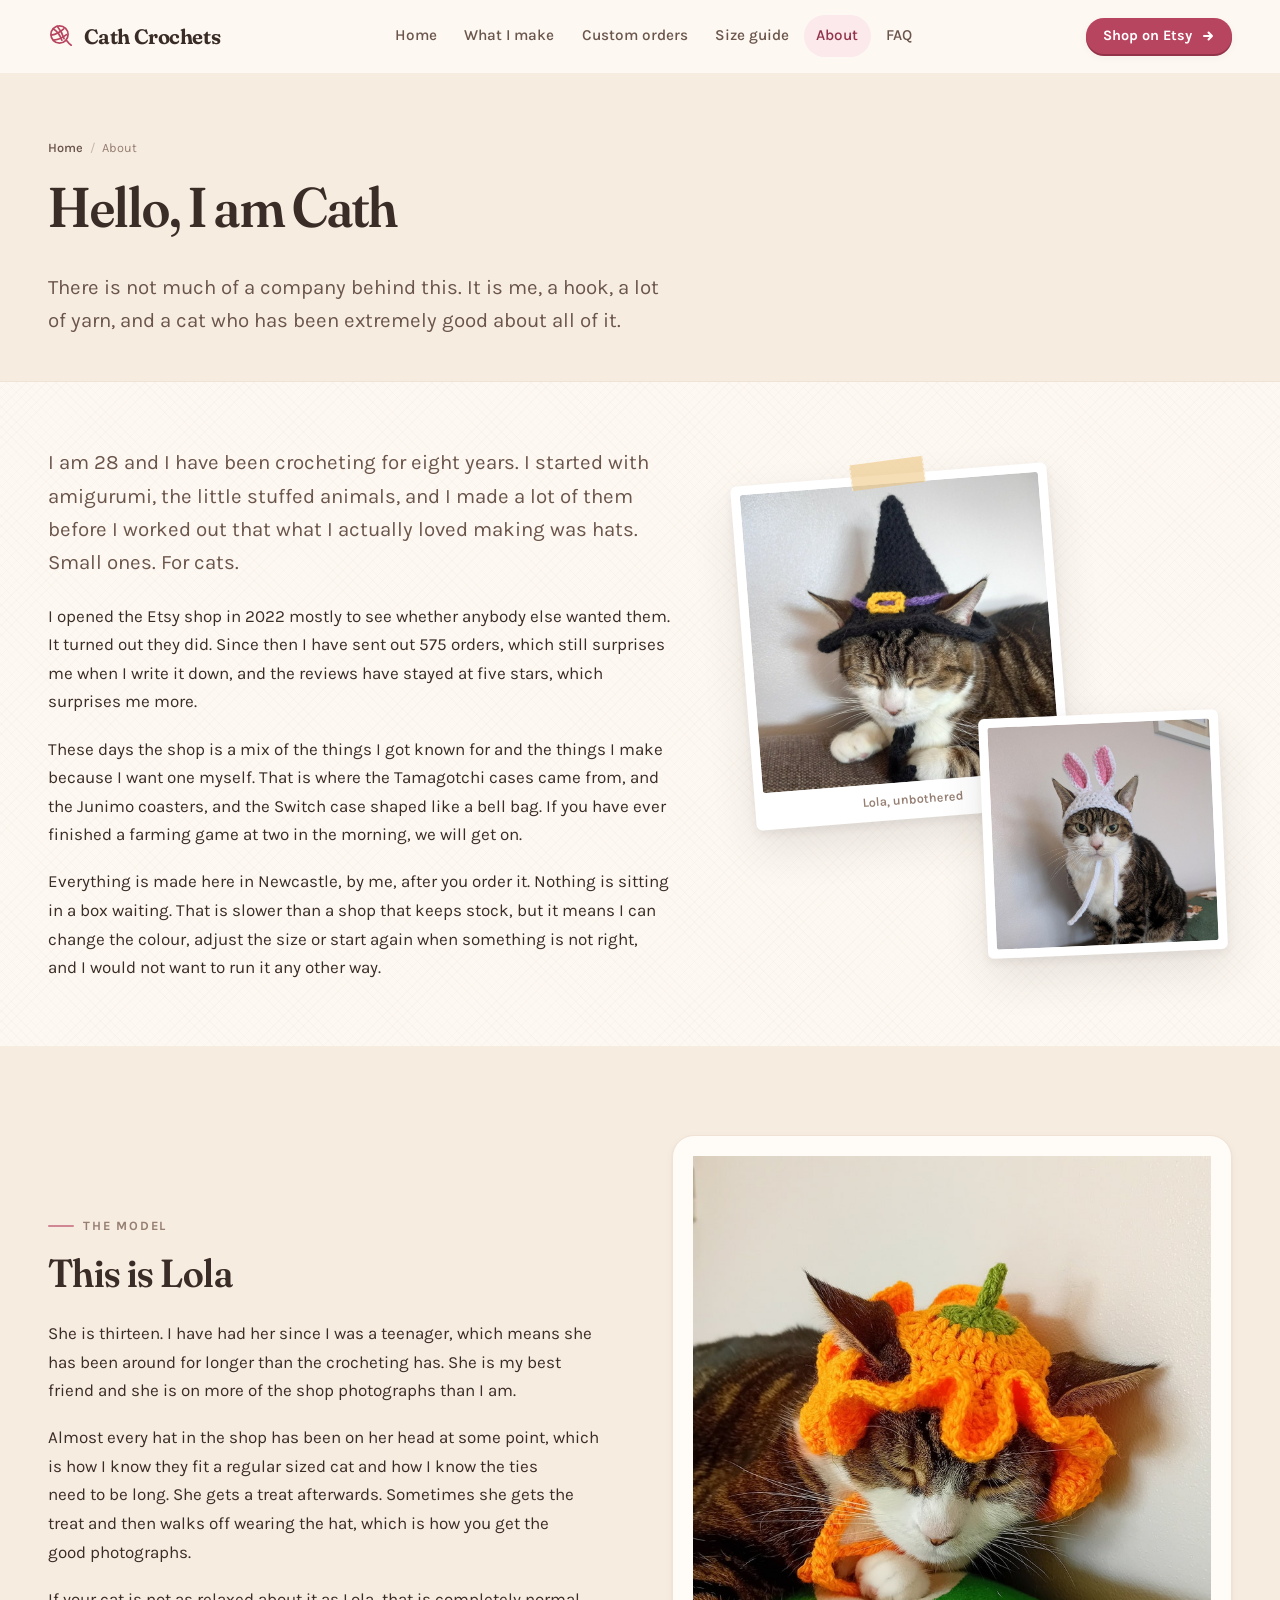
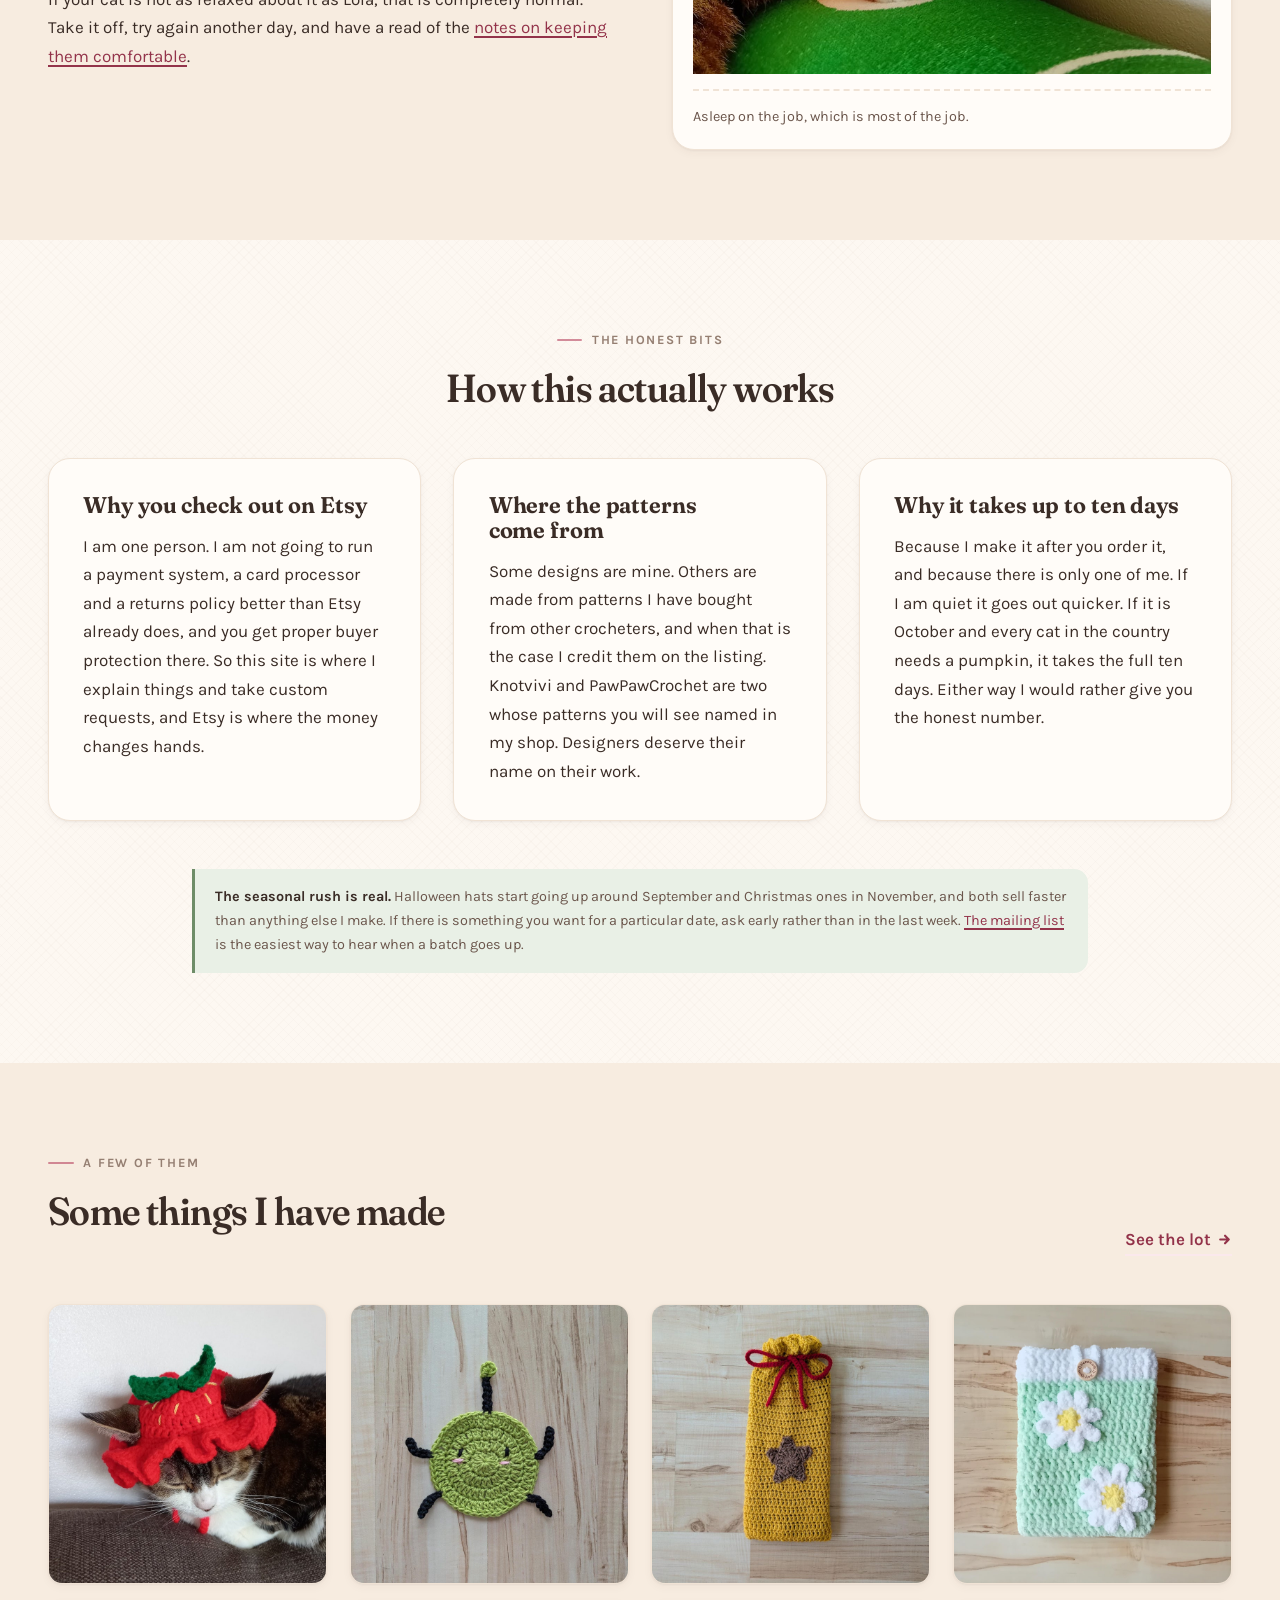
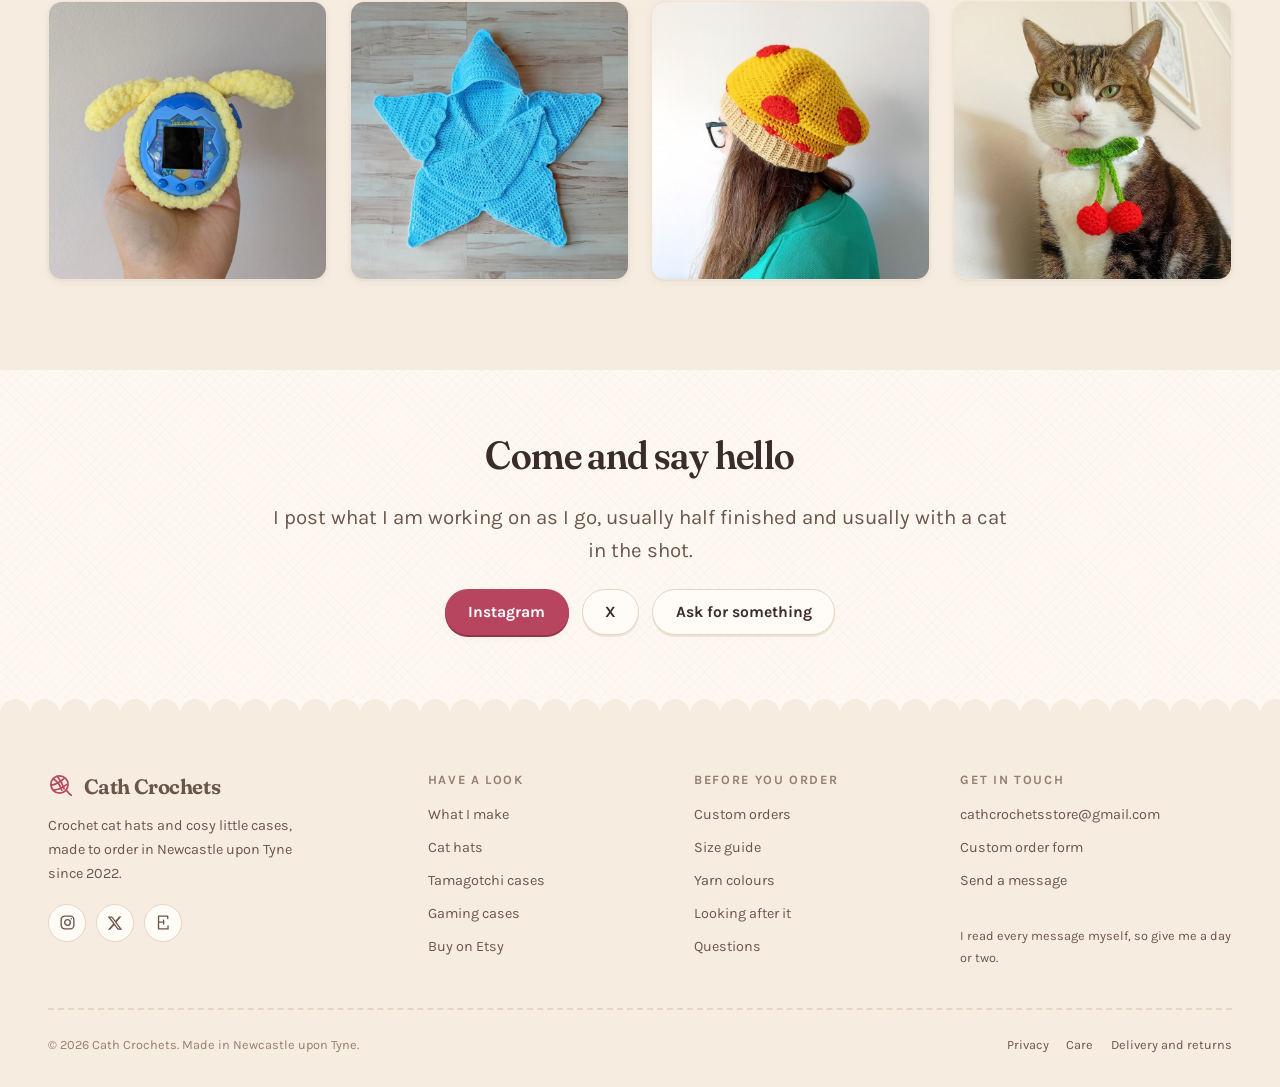
==== about.html @ 585d1988 "Build the Cath Crochets website A static site for the Etsy shop. It does not sell anything itself, i" ====
<!DOCTYPE html>
<html lang="en-GB" class="no-js">
<head>
<meta charset="utf-8">
<meta name="viewport" content="width=device-width, initial-scale=1">
<title>About Cath and Lola | Cath Crochets</title>
<meta name="description" content="Cath has been crocheting for eight years and selling from Newcastle upon Tyne since 2022. Lola, thirteen, does the modelling. Here is how the shop actually works.">
<link rel="canonical" href="https://cathcrochets.co.uk/about.html">
<meta property="og:type" content="profile">
<meta property="og:site_name" content="Cath Crochets">
<meta property="og:title" content="About Cath and Lola | Cath Crochets">
<meta property="og:description" content="Eight years of crochet, three years of shop, one very patient cat.">
<meta property="og:image" content="https://cathcrochets.co.uk/assets/img/products/witch-cat-hat.jpg">
<meta property="og:url" content="https://cathcrochets.co.uk/about.html">
<meta name="twitter:card" content="summary_large_image">
<meta name="theme-color" content="#fdf8f2">
<link rel="icon" href="assets/img/favicon.svg" type="image/svg+xml">
<link rel="apple-touch-icon" href="assets/img/apple-touch-icon.png">
<link rel="preload" href="assets/fonts/fraunces-latin.woff2" as="font" type="font/woff2" crossorigin>
<link rel="preload" href="assets/fonts/karla-latin.woff2" as="font" type="font/woff2" crossorigin>
<link rel="stylesheet" href="assets/css/style.css">
<script>document.documentElement.className = document.documentElement.className.replace('no-js', 'js');</script>
</head>
<body>

<a class="skip-link" href="#main">Skip to content</a>

<header class="header">
  <div class="wrap header__inner">
    <a class="brand" href="index.html">
      <svg width="26" height="26" viewBox="0 0 26 26" fill="none" stroke="currentColor" stroke-width="1.7" stroke-linecap="round" aria-hidden="true" focusable="false">
        <circle cx="11.5" cy="11.5" r="8.6"/><path d="M5.1 5.8c2.6 1.4 6.4 5.3 8.8 11.4"/><path d="M9.2 3.2c2.3 2.6 5.4 7.6 6.9 12.6"/><path d="M3.3 12.2c3.1-.6 8.2-2.6 12.4-6.4"/><path d="M5.6 17.2c3.2-.4 8.5-2.1 12.9-5.6"/><path d="M18.6 17.6c1.5 2.1 3 3.6 4.6 4.6"/>
      </svg>
      <span>Cath Crochets</span>
    </a>
    <button class="nav-toggle" type="button" aria-expanded="false" aria-controls="site-nav">
      <span class="nav-toggle__bars" aria-hidden="true"><i></i><i></i><i></i></span> Menu
    </button>
    <div class="header__nav" id="site-nav">
      <nav class="nav" aria-label="Main">
        <a href="index.html">Home</a>
        <a href="shop.html">What I make</a>
        <a href="custom.html">Custom orders</a>
        <a href="sizing.html">Size guide</a>
        <a href="about.html" aria-current="page">About</a>
        <a href="faq.html">FAQ</a>
      </nav>
      <a class="btn btn--primary btn--small" href="https://www.etsy.com/uk/shop/CathCrochetsUK" data-site="etsy" rel="noopener">Shop on Etsy</a>
    </div>
    <div class="header__actions">
      <a class="btn btn--primary btn--small" href="https://www.etsy.com/uk/shop/CathCrochetsUK" data-site="etsy" rel="noopener">
        Shop on Etsy
        <svg class="arrow" width="14" height="14" viewBox="0 0 14 14" fill="none" stroke="currentColor" stroke-width="2" stroke-linecap="round" stroke-linejoin="round" aria-hidden="true" focusable="false"><path d="M3 7h8M7.5 3.5 11 7l-3.5 3.5"/></svg>
      </a>
    </div>
  </div>
</header>

<main id="main">

  <div class="page-head">
    <div class="wrap">
      <ol class="crumbs">
        <li><a href="index.html">Home</a></li>
        <li>About</li>
      </ol>
      <h1>Hello, I am Cath</h1>
      <p class="lede">There is not much of a company behind this. It is me, a hook, a lot of yarn, and a cat who has been extremely good about all of it.</p>
    </div>
  </div>

  <!-- ================= Story ================= -->
  <section class="section section--tight">
    <div class="wrap split split--wide-left">
      <div>
        <p class="lede">I am 28 and I have been crocheting for eight years. I started with amigurumi, the little stuffed animals, and I made a lot of them before I worked out that what I actually loved making was hats. Small ones. For cats.</p>
        <p>I opened the Etsy shop in 2022 mostly to see whether anybody else wanted them. It turned out they did. Since then I have sent out 575 orders, which still surprises me when I write it down, and the reviews have stayed at five stars, which surprises me more.</p>
        <p>These days the shop is a mix of the things I got known for and the things I make because I want one myself. That is where the Tamagotchi cases came from, and the Junimo coasters, and the Switch case shaped like a bell bag. If you have ever finished a farming game at two in the morning, we will get on.</p>
        <p>Everything is made here in Newcastle, by me, after you order it. Nothing is sitting in a box waiting. That is slower than a shop that keeps stock, but it means I can change the colour, adjust the size or start again when something is not right, and I would not want to run it any other way.</p>
      </div>

      <div class="photo-cluster" style="max-width:30rem">
        <figure class="pc-1" style="width:66%; top:0">
          <span class="tape" aria-hidden="true"></span>
          <img src="assets/img/products/witch-cat-hat.jpg" width="794" height="794" alt="Lola the tabby cat wearing a small black crochet witches hat with a purple band" loading="lazy" decoding="async">
          <figcaption>Lola, unbothered</figcaption>
        </figure>
        <figure class="pc-3" style="width:50%; right:0; bottom:0">
          <img src="assets/img/products/bunny-cat-hat.jpg" width="794" height="794" alt="A crochet bunny hat with long ears made for a cat" loading="lazy" decoding="async">
        </figure>
      </div>
    </div>
  </section>

  <!-- ================= Lola ================= -->
  <section class="section section--paper2">
    <div class="wrap split split--flip">
      <figure class="diagram" style="margin:0">
        <img src="assets/img/products/pumpkin-cat-hat.jpg" width="794" height="794" alt="Lola the tabby cat asleep wearing an orange crochet pumpkin hat" loading="lazy" decoding="async">
        <figcaption>Asleep on the job, which is most of the job.</figcaption>
      </figure>
      <div>
        <p class="eyebrow">The model</p>
        <h2>This is Lola</h2>
        <p>She is thirteen. I have had her since I was a teenager, which means she has been around for longer than the crocheting has. She is my best friend and she is on more of the shop photographs than I am.</p>
        <p>Almost every hat in the shop has been on her head at some point, which is how I know they fit a regular sized cat and how I know the ties need to be long. She gets a treat afterwards. Sometimes she gets the treat and then walks off wearing the hat, which is how you get the good photographs.</p>
        <p class="mb-0">If your cat is not as relaxed about it as Lola, that is completely normal. Take it off, try again another day, and have a read of the <a href="care.html#pets">notes on keeping them comfortable</a>.</p>
      </div>
    </div>
  </section>

  <!-- ================= How it works ================= -->
  <section class="section">
    <div class="wrap">
      <div class="sect-head sect-head--center">
        <p class="eyebrow">The honest bits</p>
        <h2>How this actually works</h2>
      </div>

      <div class="grid-3">
        <div class="panel">
          <h3 class="mt-0">Why you check out on Etsy</h3>
          <p class="mb-0">I am one person. I am not going to run a payment system, a card processor and a returns policy better than Etsy already does, and you get proper buyer protection there. So this site is where I explain things and take custom requests, and Etsy is where the money changes hands.</p>
        </div>
        <div class="panel">
          <h3 class="mt-0">Where the patterns come from</h3>
          <p class="mb-0">Some designs are mine. Others are made from patterns I have bought from other crocheters, and when that is the case I credit them on the listing. Knotvivi and PawPawCrochet are two whose patterns you will see named in my shop. Designers deserve their name on their work.</p>
        </div>
        <div class="panel">
          <h3 class="mt-0">Why it takes up to ten days</h3>
          <p class="mb-0">Because I make it after you order it, and because there is only one of me. If I am quiet it goes out quicker. If it is October and every cat in the country needs a pumpkin, it takes the full ten days. Either way I would rather give you the honest number.</p>
        </div>
      </div>

      <div class="note note--sage mt-3" style="max-width:56rem;margin-inline:auto">
        <p><strong>The seasonal rush is real.</strong> Halloween hats start going up around September and Christmas ones in November, and both sell faster than anything else I make. If there is something you want for a particular date, ask early rather than in the last week. <a href="index.html#custom">The mailing list</a> is the easiest way to hear when a batch goes up.</p>
      </div>
    </div>
  </section>

  <!-- ================= Gallery ================= -->
  <section class="section section--paper2">
    <div class="wrap">
      <div class="sect-head sect-head--split">
        <div>
          <p class="eyebrow">A few of them</p>
          <h2>Some things I have made</h2>
        </div>
        <a class="link-arrow" href="shop.html">
          See the lot
          <svg class="arrow" width="15" height="15" viewBox="0 0 14 14" fill="none" stroke="currentColor" stroke-width="2" stroke-linecap="round" stroke-linejoin="round" aria-hidden="true" focusable="false"><path d="M3 7h8M7.5 3.5 11 7l-3.5 3.5"/></svg>
        </a>
      </div>

      <div class="products products--gallery">
        <div class="product"><div class="product__media"><img src="assets/img/products/strawberry-cat-hat.jpg" width="794" height="794" alt="A tabby cat wearing a red crochet strawberry hat" loading="lazy" decoding="async"></div></div>
        <div class="product"><div class="product__media"><img src="assets/img/products/junimo-coasters.jpg" width="794" height="794" alt="A green crochet Junimo coaster" loading="lazy" decoding="async"></div></div>
        <div class="product"><div class="product__media"><img src="assets/img/products/switch2-bell-bag.jpg" width="794" height="794" alt="A Switch 2 in a crochet bell bag case" loading="lazy" decoding="async"></div></div>
        <div class="product"><div class="product__media"><img src="assets/img/products/kindle-daisy.jpg" width="794" height="794" alt="A crochet Kindle sleeve with daisies" loading="lazy" decoding="async"></div></div>
        <div class="product"><div class="product__media"><img src="assets/img/products/tama-paradise-puppy.jpg" width="794" height="794" alt="A Tamagotchi Paradise in a crochet case with puppy ears" loading="lazy" decoding="async"></div></div>
        <div class="product"><div class="product__media"><img src="assets/img/products/baby-star-suit.jpg" width="794" height="794" alt="A newborn crochet star suit" loading="lazy" decoding="async"></div></div>
        <div class="product"><div class="product__media"><img src="assets/img/products/pizza-beanie.jpg" width="794" height="794" alt="A crochet beanie made to look like a slice of pizza" loading="lazy" decoding="async"></div></div>
        <div class="product"><div class="product__media"><img src="assets/img/products/cherry-cat-collar.jpg" width="794" height="794" alt="A crochet collar with red cherries" loading="lazy" decoding="async"></div></div>
      </div>
    </div>
  </section>

  <!-- ================= Contact ================= -->
  <section class="section section--tight">
    <div class="wrap wrap-narrow center">
      <h2>Come and say hello</h2>
      <p class="lede">I post what I am working on as I go, usually half finished and usually with a cat in the shot.</p>
      <div class="btn-row" style="justify-content:center">
        <a class="btn btn--primary" href="https://www.instagram.com/cathcrochetsuk/" data-site="instagram" rel="noopener">Instagram</a>
        <a class="btn btn--ghost" href="https://twitter.com/CathCrochets" data-site="twitter" rel="noopener">X</a>
        <a class="btn btn--ghost" href="custom.html">Ask for something</a>
      </div>
    </div>
  </section>

</main>

<div class="edge" style="--edge-from: var(--paper); --edge-to: var(--paper-2);" aria-hidden="true"></div>

<footer class="footer">
  <div class="wrap">
    <div class="footer__grid">
      <div>
        <a class="brand" href="index.html">
          <svg width="26" height="26" viewBox="0 0 26 26" fill="none" stroke="currentColor" stroke-width="1.7" stroke-linecap="round" aria-hidden="true" focusable="false">
            <circle cx="11.5" cy="11.5" r="8.6"/><path d="M5.1 5.8c2.6 1.4 6.4 5.3 8.8 11.4"/><path d="M9.2 3.2c2.3 2.6 5.4 7.6 6.9 12.6"/><path d="M3.3 12.2c3.1-.6 8.2-2.6 12.4-6.4"/><path d="M5.6 17.2c3.2-.4 8.5-2.1 12.9-5.6"/><path d="M18.6 17.6c1.5 2.1 3 3.6 4.6 4.6"/>
          </svg>
          <span>Cath Crochets</span>
        </a>
        <p class="footer__blurb">Crochet cat hats and cosy little cases, made to order in Newcastle upon Tyne since 2022.</p>
        <div class="socials">
          <a href="https://www.instagram.com/cathcrochetsuk/" data-site="instagram" rel="noopener" aria-label="Cath Crochets on Instagram">
            <svg width="17" height="17" viewBox="0 0 24 24" fill="none" stroke="currentColor" stroke-width="1.9" aria-hidden="true" focusable="false"><rect x="3" y="3" width="18" height="18" rx="5"/><circle cx="12" cy="12" r="4"/><circle cx="17.4" cy="6.6" r="1.1" fill="currentColor" stroke="none"/></svg>
          </a>
          <a href="https://twitter.com/CathCrochets" data-site="twitter" rel="noopener" aria-label="Cath Crochets on X, formerly Twitter">
            <svg width="16" height="16" viewBox="0 0 24 24" fill="currentColor" aria-hidden="true" focusable="false"><path d="M18.2 2.3h3.4l-7.4 8.5 8.7 11.5h-6.8l-5.3-7-6.1 7H1.3l7.9-9.1L.9 2.3h7l4.8 6.4zm-1.2 17.9h1.9L7.1 4.2H5z"/></svg>
          </a>
          <a href="https://www.etsy.com/uk/shop/CathCrochetsUK" data-site="etsy" rel="noopener" aria-label="Cath Crochets on Etsy">
            <svg width="17" height="17" viewBox="0 0 24 24" fill="none" stroke="currentColor" stroke-width="1.9" stroke-linecap="round" stroke-linejoin="round" aria-hidden="true" focusable="false"><path d="M5 3h13v3.5M5 3v18h13.4V17M5 11.4h7.2M12.2 8.6v5.6"/></svg>
          </a>
        </div>
      </div>
      <div>
        <h2>Have a look</h2>
        <ul>
          <li><a href="shop.html">What I make</a></li>
          <li><a href="shop.html?show=cat-hats">Cat hats</a></li>
          <li><a href="shop.html?show=tamagotchi">Tamagotchi cases</a></li>
          <li><a href="shop.html?show=gaming">Gaming cases</a></li>
          <li><a href="https://www.etsy.com/uk/shop/CathCrochetsUK" data-site="etsy" rel="noopener">Buy on Etsy</a></li>
        </ul>
      </div>
      <div>
        <h2>Before you order</h2>
        <ul>
          <li><a href="custom.html">Custom orders</a></li>
          <li><a href="sizing.html">Size guide</a></li>
          <li><a href="sizing.html#colours">Yarn colours</a></li>
          <li><a href="care.html">Looking after it</a></li>
          <li><a href="faq.html">Questions</a></li>
        </ul>
      </div>
      <div>
        <h2>Get in touch</h2>
        <ul>
          <li><a href="mailto:cathcrochetsstore@gmail.com" data-site="email" data-fill="text">cathcrochetsstore@gmail.com</a></li>
          <li><a href="custom.html">Custom order form</a></li>
          <li><a href="faq.html#message">Send a message</a></li>
        </ul>
        <p class="tiny mt-2 muted">I read every message myself, so give me a day or two.</p>
      </div>
    </div>
    <div class="footer__base">
      <p>&copy; <span id="year">2026</span> Cath Crochets. Made in Newcastle upon Tyne.</p>
      <nav aria-label="Legal">
        <a href="privacy.html">Privacy</a>
        <a href="care.html">Care</a>
        <a href="faq.html#delivery">Delivery and returns</a>
      </nav>
    </div>
  </div>
</footer>

<script src="assets/js/config.js"></script>
<script src="assets/js/site.js" defer></script>
</body>
</html>
---- assets/css/style.css ----
/* ==========================================================================
   Cath Crochets
   Hand written CSS. No framework, no build step.
   Sections: tokens / reset / type / layout / nav / buttons / components /
             hero / cards / forms / footer / utilities / motion / print
   ========================================================================== */

/* --------------------------------------------------------------------------
   Fonts, self hosted so the site makes no third party requests
   -------------------------------------------------------------------------- */

@font-face {
  font-family: 'Fraunces';
  font-style: normal;
  font-weight: 300 800;
  font-display: swap;
  src: url('../fonts/fraunces-latin.woff2') format('woff2');
  unicode-range: U+0000-00FF, U+0131, U+0152-0153, U+02BB-02BC, U+02C6, U+02DA,
    U+02DC, U+0304, U+0308, U+0329, U+2000-206F, U+20AC, U+2122, U+2191, U+2193,
    U+2212, U+2215, U+FEFF, U+FFFD;
}
@font-face {
  font-family: 'Fraunces';
  font-style: normal;
  font-weight: 300 800;
  font-display: swap;
  src: url('../fonts/fraunces-latin-ext.woff2') format('woff2');
  unicode-range: U+0100-02BA, U+02BD-02C5, U+02C7-02CC, U+02CE-02D7, U+02DD-02FF,
    U+0304, U+0308, U+0329, U+1D00-1DBF, U+1E00-1E9F, U+1EF2-1EFF, U+2020,
    U+20A0-20AB, U+20AD-20C0, U+2113, U+2C60-2C7F, U+A720-A7FF;
}
@font-face {
  font-family: 'Karla';
  font-style: normal;
  font-weight: 300 800;
  font-display: swap;
  src: url('../fonts/karla-latin.woff2') format('woff2');
  unicode-range: U+0000-00FF, U+0131, U+0152-0153, U+02BB-02BC, U+02C6, U+02DA,
    U+02DC, U+0304, U+0308, U+0329, U+2000-206F, U+20AC, U+2122, U+2191, U+2193,
    U+2212, U+2215, U+FEFF, U+FFFD;
}
@font-face {
  font-family: 'Karla';
  font-style: normal;
  font-weight: 300 800;
  font-display: swap;
  src: url('../fonts/karla-latin-ext.woff2') format('woff2');
  unicode-range: U+0100-02BA, U+02BD-02C5, U+02C7-02CC, U+02CE-02D7, U+02DD-02FF,
    U+0304, U+0308, U+0329, U+1D00-1DBF, U+1E00-1E9F, U+1EF2-1EFF, U+2020,
    U+20A0-20AB, U+20AD-20C0, U+2113, U+2C60-2C7F, U+A720-A7FF;
}

/* --------------------------------------------------------------------------
   Tokens
   -------------------------------------------------------------------------- */

:root {
  color-scheme: light;

  /* paper */
  --paper:    #fdf8f2;
  --paper-2:  #f7ece0;
  --paper-3:  #f0dfcd;
  --card:     #fffcf8;

  /* ink */
  --ink:      #3a2c26;
  --ink-2:    #6b564c;
  --ink-3:    #957f72;

  /* accents pulled from her own yarn colours */
  --berry:      #b8455f;
  --berry-deep: #93334a;
  --berry-wash: #fbe9ec;
  --sage:       #6e8d68;
  --sage-wash:  #e9f0e6;
  --sky:        #5987b3;
  --sky-wash:   #e6eef6;
  --butter:     #edc379;
  --butter-wash:#fbf1de;

  --line:      #e6d5c3;
  --line-soft: #f0e3d5;

  /* type */
  --display: 'Fraunces', 'Iowan Old Style', 'Palatino Linotype', Georgia, serif;
  --body: 'Karla', 'Segoe UI', system-ui, -apple-system, sans-serif;

  --fs-hero:  clamp(2.7rem, 1.55rem + 4.6vw, 5.1rem);
  --fs-h1:    clamp(2.1rem, 1.5rem + 2.6vw, 3.5rem);
  --fs-h2:    clamp(1.65rem, 1.3rem + 1.6vw, 2.45rem);
  --fs-h3:    clamp(1.18rem, 1.08rem + 0.5vw, 1.42rem);
  --fs-body:  1.0625rem;
  --fs-small: 0.9rem;
  --fs-tiny:  0.795rem;

  /* space */
  --gap:   1.5rem;
  --pad:   clamp(1.25rem, 4vw, 2.5rem);
  --sect:  clamp(3.5rem, 7vw, 6.5rem);
  --wrap:  74rem;
  --wrap-narrow: 46rem;

  --r-sm: 8px;
  --r:    14px;
  --r-lg: 22px;
  --r-xl: 30px;

  --shadow-s: 0 1px 2px rgba(58, 44, 38, .05), 0 3px 10px rgba(58, 44, 38, .045);
  --shadow-m: 0 2px 4px rgba(58, 44, 38, .06), 0 10px 26px rgba(58, 44, 38, .075);
  --shadow-l: 0 4px 8px rgba(58, 44, 38, .07), 0 20px 45px rgba(58, 44, 38, .11);
}

/* --------------------------------------------------------------------------
   Reset
   -------------------------------------------------------------------------- */

*, *::before, *::after { box-sizing: border-box; }

html {
  -webkit-text-size-adjust: 100%;
  scroll-behavior: smooth;
  scroll-padding-top: 6rem;
}

body {
  margin: 0;
  background-color: var(--paper);
  /* faint woven texture, two crossing hatches. Cheaper than an image. */
  background-image:
    repeating-linear-gradient(45deg,  rgba(160,125,95,.028) 0 1px, transparent 1px 7px),
    repeating-linear-gradient(-45deg, rgba(160,125,95,.028) 0 1px, transparent 1px 7px);
  color: var(--ink);
  font-family: var(--body);
  font-size: var(--fs-body);
  line-height: 1.68;
  -webkit-font-smoothing: antialiased;
  overflow-wrap: break-word;
}

img, svg, video { max-width: 100%; display: block; }
img { height: auto; }

button, input, select, textarea { font: inherit; color: inherit; }

/* --------------------------------------------------------------------------
   Type
   -------------------------------------------------------------------------- */

h1, h2, h3, h4 {
  font-family: var(--display);
  font-variation-settings: 'SOFT' 45, 'WONK' 1, 'opsz' 60;
  font-weight: 600;
  line-height: 1.1;
  letter-spacing: -0.015em;
  margin: 0 0 .6em;
  text-wrap: balance;
}

h1 { font-size: var(--fs-h1); font-variation-settings: 'SOFT' 50, 'WONK' 1, 'opsz' 110; }
h2 { font-size: var(--fs-h2); font-variation-settings: 'SOFT' 48, 'WONK' 1, 'opsz' 80; }
h3 { font-size: var(--fs-h3); font-weight: 650; letter-spacing: -0.005em; }
h4 { font-size: 1.05rem; font-weight: 650; }

p { margin: 0 0 1.1em; text-wrap: pretty; }
p:last-child { margin-bottom: 0; }

a { color: var(--berry-deep); text-underline-offset: 3px; text-decoration-thickness: 1.5px; }
a:hover { color: var(--berry); }

strong, b { font-weight: 700; }

::selection { background: var(--butter); color: var(--ink); }

:focus-visible {
  outline: 3px solid var(--berry);
  outline-offset: 3px;
  border-radius: 3px;
}

.eyebrow {
  font-size: var(--fs-tiny);
  font-weight: 700;
  letter-spacing: .14em;
  text-transform: uppercase;
  color: var(--ink-3);
  margin: 0 0 1rem;
  display: flex;
  align-items: center;
  gap: .6rem;
}
.eyebrow::before {
  content: "";
  width: 1.6rem;
  height: 2px;
  flex: none;
  border-radius: 2px;
  background: var(--berry);
  opacity: .6;
}
.eyebrow--plain::before { display: none; }

.lede {
  font-size: clamp(1.075rem, 1rem + .4vw, 1.28rem);
  line-height: 1.62;
  color: var(--ink-2);
}

/* a soft hand drawn underline, used on one word at a time */
.mark {
  position: relative;
  white-space: nowrap;
}
.mark::after {
  content: "";
  position: absolute;
  left: -.08em; right: -.08em;
  bottom: .01em;
  height: .34em;
  z-index: -1;
  border-radius: 40% 60% 55% 45% / 100% 100% 60% 70%;
  background: var(--butter);
  opacity: .78;
}

/* --------------------------------------------------------------------------
   Layout
   -------------------------------------------------------------------------- */

.wrap {
  width: min(100% - var(--pad) * 2, var(--wrap));
  margin-inline: auto;
}
.wrap-narrow { width: min(100% - var(--pad) * 2, var(--wrap-narrow)); margin-inline: auto; }

.section { padding-block: var(--sect); }
.section--tight { padding-block: clamp(2.5rem, 5vw, 4rem); }
.section--paper2 { background: var(--paper-2); }
.section--berry { background: var(--berry-wash); }
.section--sage  { background: var(--sage-wash); }

.stack > * + * { margin-top: 1.1rem; }

.skip-link {
  position: absolute;
  left: 1rem; top: -100%;
  z-index: 200;
  background: var(--ink);
  color: var(--paper);
  padding: .7rem 1.1rem;
  border-radius: 0 0 var(--r) var(--r);
  text-decoration: none;
  font-weight: 700;
}
.skip-link:focus { top: 0; color: var(--paper); }

/* scalloped edge, like the border on a blanket */
.edge {
  height: 15px;
  background: var(--edge-to, var(--paper-2));
  margin-bottom: -1px;
}
.edge::before {
  content: "";
  display: block;
  height: 100%;
  background: var(--edge-from, var(--paper));
  -webkit-mask: radial-gradient(circle 15px at 50% 100%, #0000 98%, #000 100%) 0 100% / 30px 100% repeat-x;
          mask: radial-gradient(circle 15px at 50% 100%, #0000 98%, #000 100%) 0 100% / 30px 100% repeat-x;
}
.edge--flip { transform: scaleY(-1); margin: -1px 0 0; }

/* running stitch rule with a knot in the middle */
.stitch-rule {
  display: flex;
  align-items: center;
  gap: 1rem;
  color: var(--line);
  margin-block: clamp(2rem, 5vw, 3.25rem);
}
.stitch-rule::before,
.stitch-rule::after {
  content: "";
  flex: 1;
  height: 3px;
  border-radius: 3px;
  background: repeating-linear-gradient(90deg, var(--line) 0 9px, transparent 9px 17px);
}
.stitch-rule svg { flex: none; color: var(--berry); opacity: .55; }

/* --------------------------------------------------------------------------
   Header and navigation
   -------------------------------------------------------------------------- */

.header {
  position: sticky;
  top: 0;
  z-index: 100;
  background: var(--paper);
  border-bottom: 1px solid transparent;
  transition: border-color .2s ease, box-shadow .2s ease;
}
.header.is-stuck {
  border-bottom-color: var(--line-soft);
  box-shadow: 0 6px 20px rgba(58, 44, 38, .05);
}

.header__inner {
  display: flex;
  align-items: center;
  justify-content: space-between;
  gap: 1rem;
  min-height: 4.5rem;
}

.brand {
  display: inline-flex;
  align-items: center;
  gap: .6rem;
  text-decoration: none;
  color: var(--ink);
  font-family: var(--display);
  font-variation-settings: 'SOFT' 60, 'WONK' 1, 'opsz' 40;
  font-weight: 650;
  font-size: 1.3rem;
  letter-spacing: -0.02em;
  line-height: 1;
  flex: none;
}
.brand:hover { color: var(--berry-deep); }
.brand svg { color: var(--berry); flex: none; }
.brand span { padding-top: 2px; }

.nav { display: flex; align-items: center; gap: .15rem; }
.nav a {
  display: block;
  padding: .5rem .78rem;
  border-radius: 999px;
  text-decoration: none;
  color: var(--ink-2);
  font-size: .955rem;
  font-weight: 550;
  white-space: nowrap;
  transition: background .16s ease, color .16s ease;
}
.nav a:hover { background: var(--paper-2); color: var(--ink); }
.nav a[aria-current="page"] {
  color: var(--berry-deep);
  background: var(--berry-wash);
}

.header__actions { display: flex; align-items: center; gap: .6rem; flex: none; }

.nav-toggle {
  display: none;
  align-items: center;
  gap: .5rem;
  background: var(--card);
  border: 1.5px solid var(--line);
  border-radius: 999px;
  padding: .5rem .9rem .5rem .8rem;
  font-weight: 650;
  font-size: .92rem;
  cursor: pointer;
  color: var(--ink);
}
.nav-toggle:hover { border-color: var(--ink-3); }
.nav-toggle__bars { display: grid; gap: 3.5px; width: 17px; }
.nav-toggle__bars i {
  display: block;
  height: 2px;
  border-radius: 2px;
  background: currentColor;
  transition: transform .22s ease, opacity .18s ease;
}
.nav-toggle[aria-expanded="true"] .nav-toggle__bars i:nth-child(1) { transform: translateY(5.5px) rotate(45deg); }
.nav-toggle[aria-expanded="true"] .nav-toggle__bars i:nth-child(2) { opacity: 0; }
.nav-toggle[aria-expanded="true"] .nav-toggle__bars i:nth-child(3) { transform: translateY(-5.5px) rotate(-45deg); }

@media (max-width: 62.5rem) {
  .nav-toggle { display: inline-flex; }
  .header__nav {
    display: none;
    position: absolute;
    left: 0; right: 0; top: 100%;
    background: var(--paper);
    border-bottom: 1px solid var(--line);
    box-shadow: var(--shadow-m);
    padding: .75rem var(--pad) 1.5rem;
  }
  .header__nav.is-open { display: block; }
  .nav { flex-direction: column; align-items: stretch; gap: .1rem; }
  .nav a { padding: .8rem 1rem; border-radius: var(--r); font-size: 1.05rem; }
  .header__nav .btn { margin-top: .9rem; width: 100%; justify-content: center; }
  .header__actions { display: none; }
}
@media (min-width: 62.5rem) {
  .header__nav .btn { display: none; }
}

/* --------------------------------------------------------------------------
   Buttons
   -------------------------------------------------------------------------- */

.btn {
  display: inline-flex;
  align-items: center;
  justify-content: center;
  gap: .55rem;
  padding: .78rem 1.4rem;
  border-radius: 999px;
  border: 1.5px solid transparent;
  font-weight: 700;
  font-size: .98rem;
  line-height: 1.2;
  text-decoration: none;
  cursor: pointer;
  transition: transform .14s ease, box-shadow .18s ease, background .18s ease, border-color .18s ease;
}
.btn:active { transform: translateY(1px); }

.btn--primary {
  background: var(--berry);
  color: #fff;
  box-shadow: 0 2px 0 var(--berry-deep), var(--shadow-s);
}
.btn--primary:hover {
  background: var(--berry-deep);
  color: #fff;
  box-shadow: 0 2px 0 #7c2a3d, var(--shadow-m);
  transform: translateY(-1px);
}
.btn--primary:active { box-shadow: 0 0 0 var(--berry-deep); }

.btn--ghost {
  background: var(--card);
  color: var(--ink);
  border-color: var(--line);
  box-shadow: 0 2px 0 var(--line-soft);
}
.btn--ghost:hover {
  border-color: var(--ink-3);
  color: var(--ink);
  transform: translateY(-1px);
  box-shadow: 0 2px 0 var(--line), var(--shadow-s);
}

.btn--small { padding: .55rem 1rem; font-size: .9rem; }
.btn--wide { width: 100%; }

.btn-row { display: flex; flex-wrap: wrap; gap: .8rem; }

.arrow { transition: transform .18s ease; flex: none; }
.btn:hover .arrow, .link-arrow:hover .arrow { transform: translateX(3px); }

.link-arrow {
  display: inline-flex;
  align-items: center;
  gap: .4rem;
  font-weight: 650;
  text-decoration: none;
  border-bottom: 2px solid var(--berry-wash);
  padding-bottom: 1px;
}
.link-arrow:hover { border-bottom-color: var(--berry); }

/* --------------------------------------------------------------------------
   Hero
   -------------------------------------------------------------------------- */

.hero { padding-block: clamp(2.5rem, 6vw, 5rem) clamp(3rem, 6vw, 5rem); overflow: hidden; }

.hero__grid {
  display: grid;
  gap: clamp(2.5rem, 5vw, 4rem);
  align-items: center;
}
@media (min-width: 60rem) {
  .hero__grid { grid-template-columns: 1.02fr .98fr; gap: 4.5rem; }
}

.hero h1 {
  font-size: var(--fs-hero);
  font-variation-settings: 'SOFT' 55, 'WONK' 1, 'opsz' 144;
  font-weight: 600;
  letter-spacing: -0.03em;
  line-height: 1.02;
  margin-bottom: .5em;
}
.hero .lede { max-width: 34ch; }
.hero .btn-row { margin-top: 1.9rem; }

/* pinned up photographs */
.photo-cluster {
  position: relative;
  aspect-ratio: 1 / 1;
  max-width: 32rem;
  margin-inline: auto;
  width: 100%;
}
.photo-cluster figure {
  position: absolute;
  margin: 0;
  background: #fff;
  padding: 9px 9px 9px;
  border-radius: 6px;
  box-shadow: var(--shadow-l);
  transition: transform .35s cubic-bezier(.2,.7,.3,1);
}
.photo-cluster img { border-radius: 3px; }
.photo-cluster figcaption {
  font-size: var(--fs-tiny);
  color: var(--ink-3);
  text-align: center;
  padding-top: .45rem;
  font-weight: 600;
}
.photo-cluster .pc-1 { width: 66%; left: 0;    top: 6%;   transform: rotate(-4.5deg); z-index: 2; }
.photo-cluster .pc-2 { width: 43%; right: 0;   top: 0;    transform: rotate(4deg);    z-index: 1; }
.photo-cluster .pc-3 { width: 46%; right: 4%;  bottom: 0; transform: rotate(-2.5deg); z-index: 3; }
.photo-cluster .pc-1:hover { transform: rotate(-2.5deg) translateY(-6px); z-index: 4; }
.photo-cluster .pc-2:hover { transform: rotate(2deg)  translateY(-6px);   z-index: 4; }
.photo-cluster .pc-3:hover { transform: rotate(-1deg) translateY(-6px);   z-index: 4; }

/* the cluster gets tighter on small screens, so drop the caption that collides */
@media (max-width: 48rem) {
  .photo-cluster .pc-2 figcaption { display: none; }
}

/* a small paper tape strip */
.tape {
  position: absolute;
  top: -14px; left: 50%;
  width: 74px; height: 26px;
  transform: translateX(-50%) rotate(-3deg);
  background: rgba(237, 195, 121, .55);
  border-left: 1px dashed rgba(255,255,255,.6);
  border-right: 1px dashed rgba(255,255,255,.6);
}

/* --------------------------------------------------------------------------
   Trust strip
   -------------------------------------------------------------------------- */

.trust {
  background: var(--paper-2);
  border-block: 1px solid var(--line-soft);
}
.trust__list {
  list-style: none;
  margin: 0;
  padding: 1.15rem 0;
  display: flex;
  flex-wrap: wrap;
  justify-content: center;
  align-items: center;
  gap: .4rem clamp(1.25rem, 4vw, 3rem);
  font-size: var(--fs-small);
  color: var(--ink-2);
}
.trust__list li { display: inline-flex; align-items: center; gap: .5rem; }
.trust__list b { color: var(--ink); font-weight: 700; }
.trust__list svg { color: var(--berry); flex: none; }
.stars { color: var(--butter); display: inline-flex; gap: 1px; }
.stars svg { color: #e0a83a; }

/* --------------------------------------------------------------------------
   Section headings
   -------------------------------------------------------------------------- */

.sect-head { max-width: 40rem; margin-bottom: clamp(2rem, 4vw, 3rem); }
.sect-head--center { margin-inline: auto; text-align: center; }
.sect-head--center .eyebrow { justify-content: center; }
.sect-head--split {
  max-width: none;
  display: flex;
  flex-wrap: wrap;
  align-items: flex-end;
  justify-content: space-between;
  gap: 1.25rem;
}
.sect-head--split > div { max-width: 40rem; }
.sect-head p:last-child { margin-bottom: 0; }

/* --------------------------------------------------------------------------
   Category grid
   -------------------------------------------------------------------------- */

.cats {
  display: grid;
  gap: 1.1rem;
  grid-template-columns: repeat(auto-fit, minmax(15rem, 1fr));
}
@media (min-width: 55rem) {
  .cats { grid-template-columns: repeat(6, 1fr); }
  .cats > *:nth-child(1) { grid-column: span 3; }
  .cats > *:nth-child(2) { grid-column: span 3; }
  .cats > *:nth-child(3),
  .cats > *:nth-child(4),
  .cats > *:nth-child(5) { grid-column: span 2; }
  .cats > *:nth-child(6),
  .cats > *:nth-child(7),
  .cats > *:nth-child(8) { grid-column: span 2; }
}

.cat-card {
  position: relative;
  display: flex;
  flex-direction: column;
  background: var(--card);
  border: 1px solid var(--line-soft);
  border-radius: var(--r-lg);
  overflow: hidden;
  text-decoration: none;
  color: var(--ink);
  box-shadow: var(--shadow-s);
  transition: transform .22s ease, box-shadow .22s ease, border-color .22s ease;
}
.cat-card:hover {
  transform: translateY(-3px);
  box-shadow: var(--shadow-m);
  border-color: var(--line);
  color: var(--ink);
}
.cat-card__media { position: relative; overflow: hidden; background: var(--paper-2); }
.cat-card__media img {
  width: 100%;
  aspect-ratio: 4 / 3;
  object-fit: cover;
  transition: transform .5s cubic-bezier(.2,.7,.3,1);
}
.cat-card:hover .cat-card__media img { transform: scale(1.045); }
.cat-card__body { padding: 1.1rem 1.25rem 1.35rem; display: flex; flex-direction: column; flex: 1; }
.cat-card__body h3 { margin-bottom: .3rem; }
.cat-card__body p { font-size: var(--fs-small); color: var(--ink-2); margin-bottom: .9rem; }
.cat-card__body .link-arrow { margin-top: auto; font-size: var(--fs-small); align-self: flex-start; }

.pill {
  position: absolute;
  top: .75rem; left: .75rem;
  background: rgba(253, 248, 242, .94);
  color: var(--ink);
  border-radius: 999px;
  padding: .28rem .7rem;
  font-size: var(--fs-tiny);
  font-weight: 700;
  letter-spacing: .01em;
  box-shadow: var(--shadow-s);
}

/* --------------------------------------------------------------------------
   Product grid (shop page)
   -------------------------------------------------------------------------- */

.products {
  display: grid;
  gap: 1.1rem clamp(.9rem, 2vw, 1.4rem);
  grid-template-columns: repeat(auto-fill, minmax(13.5rem, 1fr));
}
/* the curated gallery, fixed columns so the last row is never ragged */
.products--gallery { grid-template-columns: repeat(2, 1fr); }
@media (min-width: 40rem) { .products--gallery { grid-template-columns: repeat(4, 1fr); } }

.product {
  display: flex;
  flex-direction: column;
  text-decoration: none;
  color: var(--ink);
  border-radius: var(--r);
  transition: transform .2s ease;
}
.product:hover { color: var(--ink); transform: translateY(-3px); }
.product__media {
  border-radius: var(--r);
  overflow: hidden;
  background: var(--paper-2);
  border: 1px solid var(--line-soft);
  box-shadow: var(--shadow-s);
  transition: box-shadow .22s ease, border-color .22s ease;
}
.product:hover .product__media { box-shadow: var(--shadow-m); border-color: var(--line); }
.product__media img { width: 100%; aspect-ratio: 1 / 1; object-fit: cover; }
.product h3 {
  font-family: var(--body);
  font-size: .96rem;
  font-weight: 650;
  line-height: 1.4;
  letter-spacing: 0;
  margin: .75rem 0 .1rem;
}
.product__meta {
  font-size: var(--fs-small);
  color: var(--ink-3);
  display: flex;
  align-items: center;
  gap: .5rem;
}
.product__price { color: var(--ink-2); font-weight: 650; }

/* filter chips */
.filters {
  display: flex;
  flex-wrap: wrap;
  gap: .5rem;
  margin-bottom: 2rem;
  padding: 0;
  list-style: none;
}
.chip {
  appearance: none;
  background: var(--card);
  border: 1.5px solid var(--line);
  border-radius: 999px;
  padding: .48rem 1rem;
  font-size: .92rem;
  font-weight: 600;
  color: var(--ink-2);
  cursor: pointer;
  transition: all .16s ease;
}
.chip:hover { border-color: var(--ink-3); color: var(--ink); }
.chip[aria-pressed="true"] {
  background: var(--ink);
  border-color: var(--ink);
  color: var(--paper);
}
.chip__count { opacity: .55; font-weight: 500; margin-left: .25rem; }

/* --------------------------------------------------------------------------
   Panels, notes, steps
   -------------------------------------------------------------------------- */

.panel {
  background: var(--card);
  border: 1px solid var(--line-soft);
  border-radius: var(--r-lg);
  padding: clamp(1.35rem, 3vw, 2.15rem);
  box-shadow: var(--shadow-s);
}
.panel--tint { background: var(--paper-2); border-color: var(--line); box-shadow: none; }
.panel > :last-child { margin-bottom: 0; }

.note {
  border-left: 3px solid var(--butter);
  background: var(--butter-wash);
  border-radius: 0 var(--r) var(--r) 0;
  padding: 1rem 1.25rem;
  font-size: var(--fs-small);
  color: var(--ink-2);
}
.note--berry { border-left-color: var(--berry); background: var(--berry-wash); }
.note--sage  { border-left-color: var(--sage);  background: var(--sage-wash); }
.note strong { color: var(--ink); }
.note > :last-child { margin-bottom: 0; }

.grid-2 { display: grid; gap: clamp(1.25rem, 3vw, 2rem); }
.grid-3 { display: grid; gap: clamp(1.25rem, 3vw, 2rem); }
@media (min-width: 48rem) { .grid-2 { grid-template-columns: 1fr 1fr; } }
@media (min-width: 55rem) { .grid-3 { grid-template-columns: repeat(3, 1fr); } }

.split {
  display: grid;
  gap: clamp(2rem, 5vw, 4rem);
  align-items: center;
}
@media (min-width: 55rem) {
  .split { grid-template-columns: 1fr 1fr; }
  .split--wide-left  { grid-template-columns: 1.25fr 1fr; }
  .split--wide-right { grid-template-columns: 1fr 1.25fr; }
  .split--flip > *:first-child { order: 2; }
}

.steps { list-style: none; margin: 0; padding: 0; counter-reset: step; display: grid; gap: 1.4rem; }
.steps li {
  counter-increment: step;
  display: grid;
  grid-template-columns: 2.6rem 1fr;
  gap: 1.1rem;
  align-items: start;
}
.steps li::before {
  content: counter(step);
  display: grid;
  place-items: center;
  width: 2.6rem; height: 2.6rem;
  border-radius: 50%;
  background: var(--berry-wash);
  border: 1.5px solid var(--berry);
  color: var(--berry-deep);
  font-family: var(--display);
  font-variation-settings: 'SOFT' 50, 'WONK' 1;
  font-weight: 700;
  font-size: 1.1rem;
  line-height: 1;
}
.steps h3 { margin-bottom: .2rem; }
.steps p { font-size: var(--fs-small); color: var(--ink-2); margin-bottom: 0; }

/* tick / cross lists */
.ticks { list-style: none; margin: 0; padding: 0; display: grid; gap: .7rem; }
.ticks li { display: grid; grid-template-columns: 1.4rem 1fr; gap: .7rem; align-items: start; font-size: .99rem; }
.ticks svg { margin-top: .35rem; flex: none; }
.ticks--yes svg { color: var(--sage); }
.ticks--no  svg { color: var(--ink-3); }

/* --------------------------------------------------------------------------
   Reviews
   -------------------------------------------------------------------------- */

.reviews {
  display: grid;
  gap: 1.25rem;
  grid-template-columns: repeat(auto-fit, minmax(16.5rem, 1fr));
}
.review {
  position: relative;
  background: var(--card);
  border: 1px solid var(--line-soft);
  border-radius: var(--r-lg);
  padding: 1.6rem 1.5rem 1.35rem;
  box-shadow: var(--shadow-s);
}
.review:nth-child(odd)  { transform: rotate(-.5deg); }
.review:nth-child(even) { transform: rotate(.55deg); }
.review .tape { top: -13px; }
.review blockquote {
  margin: 0 0 1rem;
  font-family: var(--display);
  font-variation-settings: 'SOFT' 50, 'WONK' 1, 'opsz' 30;
  font-size: 1.1rem;
  line-height: 1.45;
}
.review footer {
  font-size: var(--fs-small);
  color: var(--ink-3);
  display: flex;
  align-items: center;
  gap: .5rem;
  flex-wrap: wrap;
}
.review footer b { color: var(--ink-2); font-weight: 650; }

/* --------------------------------------------------------------------------
   Marquee
   -------------------------------------------------------------------------- */

.marquee {
  overflow: hidden;
  background: var(--ink);
  color: var(--paper);
  padding-block: .8rem;
  -webkit-mask-image: linear-gradient(90deg, transparent, #000 6%, #000 94%, transparent);
          mask-image: linear-gradient(90deg, transparent, #000 6%, #000 94%, transparent);
}
.marquee__track {
  display: flex;
  width: max-content;
  animation: slide 46s linear infinite;
}
.marquee:hover .marquee__track { animation-play-state: paused; }
.marquee ul {
  display: flex;
  align-items: center;
  gap: 2.5rem;
  list-style: none;
  margin: 0;
  padding: 0 1.25rem 0 0;
  font-size: .92rem;
  font-weight: 550;
  letter-spacing: .01em;
  white-space: nowrap;
}
.marquee li { display: inline-flex; align-items: center; gap: 2.5rem; }
.marquee li::after {
  content: "";
  width: 6px; height: 6px;
  border-radius: 50%;
  background: var(--berry);
  flex: none;
}
@keyframes slide { from { transform: translateX(0); } to { transform: translateX(-50%); } }

/* --------------------------------------------------------------------------
   Forms
   -------------------------------------------------------------------------- */

.form { display: grid; gap: 1.6rem; }

fieldset {
  border: 0;
  border-top: 2px dashed var(--line);
  margin: 0;
  padding: 1.75rem 0 0;
}
fieldset:first-of-type { border-top: 0; padding-top: 0; }
legend {
  font-family: var(--display);
  font-variation-settings: 'SOFT' 48, 'WONK' 1, 'opsz' 40;
  font-size: 1.28rem;
  font-weight: 650;
  padding: 0 .7rem 0 0;
  margin-bottom: .35rem;
}
.fieldset__hint {
  font-size: var(--fs-small);
  color: var(--ink-2);
  margin: 0 0 1.35rem;
  max-width: 52ch;
}

.field { display: grid; gap: .4rem; align-content: start; margin-bottom: 1.15rem; }
.field:last-child { margin-bottom: 0; }
.field > label, .field__label {
  font-weight: 650;
  font-size: .95rem;
  display: flex;
  align-items: baseline;
  gap: .5rem;
  flex-wrap: wrap;
}
.field__opt { font-weight: 500; color: var(--ink-3); font-size: var(--fs-tiny); }
.field__hint { font-size: var(--fs-tiny); color: var(--ink-2); margin: 0; line-height: 1.55; }

.field-row { display: grid; gap: 1.15rem; }
@media (min-width: 40rem) { .field-row { grid-template-columns: 1fr 1fr; } }
@media (min-width: 40rem) { .field-row--3 { grid-template-columns: repeat(3, 1fr); } }

input[type="text"], input[type="email"], input[type="url"], input[type="date"],
input[type="tel"], input[type="number"], select, textarea {
  width: 100%;
  background: var(--card);
  border: 1.5px solid var(--line);
  border-radius: var(--r);
  padding: .72rem .9rem;
  font-size: 1rem;
  transition: border-color .16s ease, box-shadow .16s ease, background .16s ease;
}
input::placeholder, textarea::placeholder { color: var(--ink-3); opacity: .8; }
input:hover, select:hover, textarea:hover { border-color: var(--ink-3); }
input:focus, select:focus, textarea:focus {
  outline: none;
  border-color: var(--berry);
  box-shadow: 0 0 0 3.5px var(--berry-wash);
  background: #fff;
}
textarea { min-height: 8rem; resize: vertical; line-height: 1.6; }

select {
  appearance: none;
  background-image: url("data:image/svg+xml;charset=UTF-8,%3Csvg xmlns='http://www.w3.org/2000/svg' width='14' height='9' viewBox='0 0 14 9' fill='none'%3E%3Cpath d='M1 1.5 7 7.5l6-6' stroke='%236b564c' stroke-width='2' stroke-linecap='round' stroke-linejoin='round'/%3E%3C/svg%3E");
  background-repeat: no-repeat;
  background-position: right 1rem center;
  padding-right: 2.6rem;
}

/* checkbox and radio, styled without losing the native control */
.check {
  display: grid;
  grid-template-columns: 1.2rem 1fr;
  gap: .7rem;
  align-items: start;
  font-size: .96rem;
  line-height: 1.55;
  cursor: pointer;
}
.check input[type="checkbox"], .check input[type="radio"] {
  appearance: none;
  width: 1.2rem; height: 1.2rem;
  margin: .19rem 0 0;
  border: 1.5px solid var(--ink-3);
  border-radius: 5px;
  background: var(--card);
  cursor: pointer;
  display: grid;
  place-content: center;
  flex: none;
  transition: all .14s ease;
}
.check input[type="radio"] { border-radius: 50%; }
.check input:hover { border-color: var(--berry); }
.check input::before {
  content: "";
  width: .68rem; height: .68rem;
  transform: scale(0);
  transition: transform .14s cubic-bezier(.3,1.4,.5,1);
  background: #fff;
  clip-path: polygon(14% 47%, 0 62%, 39% 100%, 100% 22%, 85% 8%, 37% 70%);
}
.check input[type="radio"]::before { clip-path: none; border-radius: 50%; width: .5rem; height: .5rem; }
.check input:checked { background: var(--berry); border-color: var(--berry); }
.check input:checked::before { transform: scale(1); }
.check-list { display: grid; gap: .8rem; }

/* yarn colour swatch picker */
.swatches {
  display: grid;
  grid-template-columns: repeat(auto-fill, minmax(6.5rem, 1fr));
  gap: .7rem;
  margin: 0;
  padding: 0;
  list-style: none;
}
.swatch { position: relative; }
.swatch input {
  position: absolute;
  opacity: 0;
  width: 100%; height: 100%;
  margin: 0;
  cursor: pointer;
}
.swatch label {
  display: block;
  border: 1.5px solid var(--line);
  border-radius: var(--r);
  padding: .35rem .35rem .5rem;
  background: var(--card);
  cursor: pointer;
  text-align: center;
  transition: all .16s ease;
}
.swatch__chip {
  display: block;
  height: 3.1rem;
  border-radius: 9px;
  border: 1px solid rgba(58,44,38,.09);
  margin-bottom: .38rem;
  position: relative;
  overflow: hidden;
}
/* the fluffy chenille look, a soft diagonal ribbing over the colour */
.swatch__chip::after {
  content: "";
  position: absolute;
  inset: 0;
  background: repeating-linear-gradient(-52deg,
    rgba(255,255,255,.32) 0 2px,
    rgba(255,255,255,0) 2px 5px,
    rgba(0,0,0,.05) 5px 7px,
    rgba(0,0,0,0) 7px 10px);
}
.swatch__name { font-size: var(--fs-tiny); font-weight: 650; display: block; line-height: 1.3; }
.swatch__desc { font-size: .7rem; color: var(--ink-3); display: block; line-height: 1.35; }
.swatch input:hover + label { border-color: var(--ink-3); }
.swatch input:focus-visible + label { outline: 3px solid var(--berry); outline-offset: 2px; }
.swatch input:checked + label {
  border-color: var(--berry);
  background: var(--berry-wash);
  box-shadow: 0 0 0 1.5px var(--berry);
}

.form-actions {
  display: flex;
  flex-wrap: wrap;
  align-items: center;
  gap: 1rem;
  padding-top: .5rem;
}
.form-actions .btn--primary { padding-inline: 2rem; }

.form-status {
  border-radius: var(--r);
  padding: .95rem 1.15rem;
  font-size: var(--fs-small);
  display: none;
}
.form-status.is-visible { display: block; }
.form-status--ok   { background: var(--sage-wash);  border: 1.5px solid var(--sage);  color: #33502e; }
.form-status--bad  { background: var(--berry-wash); border: 1.5px solid var(--berry); color: var(--berry-deep); }
.form-status--busy { background: var(--paper-2);    border: 1.5px solid var(--line);  color: var(--ink-2); }
.form-status a { color: inherit; }

.hp { position: absolute; left: -9999px; width: 1px; height: 1px; overflow: hidden; }

/* the conditional measurement blocks */
.measure-block { display: none; }
.measure-block.is-on { display: block; }
.js-off-show { display: none; }
html:not(.js) .js-off-show { display: block; }
html:not(.js) .measure-block { display: block; }
html:not(.js) .js-only { display: none !important; }

/* --------------------------------------------------------------------------
   Signup band
   -------------------------------------------------------------------------- */

.signup {
  background: var(--sage-wash);
  border: 1.5px dashed var(--sage);
  border-radius: var(--r-xl);
  padding: clamp(1.75rem, 4vw, 3rem);
}
.signup__grid { display: grid; gap: 1.75rem; align-items: center; }
@media (min-width: 52rem) { .signup__grid { grid-template-columns: 1.1fr 1fr; gap: 3rem; } }
.signup h2 { margin-bottom: .45rem; }
.signup p { color: var(--ink-2); font-size: var(--fs-small); }
.signup-form { display: grid; gap: .75rem; }
.signup-form .row { display: flex; gap: .6rem; flex-wrap: wrap; }
.signup-form .row input { flex: 1 1 13rem; }
.signup-form .row .btn { flex: none; }

/* --------------------------------------------------------------------------
   Measuring diagrams
   -------------------------------------------------------------------------- */

.diagram {
  background: var(--card);
  border: 1px solid var(--line-soft);
  border-radius: var(--r-lg);
  padding: 1.25rem;
  box-shadow: var(--shadow-s);
}
.diagram svg { width: 100%; height: auto; }
.diagram figcaption {
  font-size: var(--fs-small);
  color: var(--ink-2);
  margin-top: .9rem;
  padding-top: .9rem;
  border-top: 2px dashed var(--line-soft);
}

/* --------------------------------------------------------------------------
   Tables
   -------------------------------------------------------------------------- */

.table-scroll { overflow-x: auto; -webkit-overflow-scrolling: touch; border-radius: var(--r); }
table {
  width: 100%;
  border-collapse: collapse;
  font-size: var(--fs-small);
  min-width: 30rem;
  background: var(--card);
}
caption { text-align: left; font-size: var(--fs-small); color: var(--ink-2); margin-bottom: .7rem; }
th, td { text-align: left; padding: .8rem 1rem; border-bottom: 1px solid var(--line-soft); vertical-align: top; }
thead th {
  background: var(--paper-2);
  font-weight: 700;
  font-size: var(--fs-tiny);
  letter-spacing: .06em;
  text-transform: uppercase;
  color: var(--ink-2);
  border-bottom: 1.5px solid var(--line);
}
tbody tr:last-child td { border-bottom: 0; }
tbody th { font-weight: 650; }

/* --------------------------------------------------------------------------
   Accordion (FAQ)
   -------------------------------------------------------------------------- */

.faq { display: grid; gap: .8rem; }
details.qa {
  background: var(--card);
  border: 1px solid var(--line-soft);
  border-radius: var(--r-lg);
  box-shadow: var(--shadow-s);
  overflow: hidden;
  transition: border-color .18s ease;
}
details.qa[open] { border-color: var(--line); }
details.qa summary {
  cursor: pointer;
  list-style: none;
  padding: 1.15rem 3.4rem 1.15rem 1.4rem;
  position: relative;
  font-family: var(--display);
  font-variation-settings: 'SOFT' 48, 'WONK' 1, 'opsz' 30;
  font-size: 1.1rem;
  font-weight: 650;
  line-height: 1.35;
}
details.qa summary::-webkit-details-marker { display: none; }
details.qa summary:hover { color: var(--berry-deep); }
details.qa summary::after {
  content: "";
  position: absolute;
  right: 1.3rem; top: 1.45rem;
  width: 13px; height: 13px;
  border-right: 2.2px solid var(--berry);
  border-bottom: 2.2px solid var(--berry);
  transform: rotate(45deg);
  transition: transform .22s ease;
  border-radius: 0 0 2px 0;
}
details.qa[open] summary::after { transform: rotate(-135deg); top: 1.7rem; }
.qa__body { padding: 0 1.4rem 1.4rem; }
.qa__body > :last-child { margin-bottom: 0; }
.qa__body p, .qa__body li { color: var(--ink-2); }

/* --------------------------------------------------------------------------
   Page header (interior pages)
   -------------------------------------------------------------------------- */

.page-head {
  padding-block: clamp(2.5rem, 5vw, 4rem) clamp(1.75rem, 3.5vw, 2.75rem);
  background: var(--paper-2);
  border-bottom: 1px solid var(--line-soft);
}
.page-head .lede { max-width: 52ch; }

.crumbs {
  list-style: none;
  display: flex;
  flex-wrap: wrap;
  gap: .45rem;
  padding: 0;
  margin: 0 0 1.1rem;
  font-size: var(--fs-tiny);
  color: var(--ink-3);
}
.crumbs a { color: var(--ink-2); text-decoration: none; font-weight: 600; }
.crumbs a:hover { color: var(--berry-deep); text-decoration: underline; }
.crumbs li + li::before { content: "/"; margin-right: .45rem; opacity: .5; }

/* in page anchor nav */
.jump {
  display: flex;
  flex-wrap: wrap;
  gap: .5rem;
  list-style: none;
  padding: 0;
  margin: 1.5rem 0 0;
}
.jump a {
  display: inline-block;
  background: var(--card);
  border: 1.5px solid var(--line);
  border-radius: 999px;
  padding: .4rem .95rem;
  font-size: .88rem;
  font-weight: 600;
  color: var(--ink-2);
  text-decoration: none;
}
.jump a:hover { border-color: var(--berry); color: var(--berry-deep); }

/* --------------------------------------------------------------------------
   Long form prose (privacy)
   -------------------------------------------------------------------------- */

.prose h2 { margin-top: 2.75rem; font-size: clamp(1.4rem, 1.2rem + .8vw, 1.8rem); }
.prose h2:first-child { margin-top: 0; }
.prose h3 { margin-top: 1.9rem; }
.prose ul, .prose ol { padding-left: 1.35rem; margin: 0 0 1.1em; }
.prose li { margin-bottom: .5rem; }
.prose li::marker { color: var(--berry); }
.prose > p, .prose li { color: var(--ink-2); }
.prose dt { font-weight: 700; margin-top: 1rem; }
.prose dd { margin: 0 0 .5rem; color: var(--ink-2); }

.toc {
  background: var(--paper-2);
  border: 1px solid var(--line);
  border-radius: var(--r-lg);
  padding: 1.35rem 1.5rem;
  margin-bottom: 2.5rem;
}
.toc h2 { font-size: 1.05rem !important; margin: 0 0 .7rem !important; font-family: var(--body); letter-spacing: .04em; text-transform: uppercase; color: var(--ink-2); }
.toc ol { columns: 2; column-gap: 2rem; margin: 0; padding-left: 1.1rem; font-size: var(--fs-small); }
.toc li { margin-bottom: .35rem; break-inside: avoid; }
@media (max-width: 34rem) { .toc ol { columns: 1; } }

/* --------------------------------------------------------------------------
   Footer
   -------------------------------------------------------------------------- */

.footer { background: var(--paper-2); color: var(--ink); padding-block: clamp(2.5rem, 5vw, 3.75rem) 2rem; }
.footer__grid { display: grid; gap: 2.25rem; }
@media (min-width: 48rem) { .footer__grid { grid-template-columns: 1.5fr 1fr 1fr 1.2fr; gap: 2.5rem; } }
.footer h2 {
  font-family: var(--body);
  font-size: var(--fs-tiny);
  font-weight: 700;
  letter-spacing: .13em;
  text-transform: uppercase;
  color: var(--ink-3);
  margin-bottom: 1rem;
}
.footer ul { list-style: none; margin: 0; padding: 0; display: grid; gap: .55rem; font-size: var(--fs-small); }
.footer a { color: var(--ink-2); text-decoration: none; }
.footer a:hover { color: var(--berry-deep); text-decoration: underline; }
.footer__blurb { font-size: var(--fs-small); color: var(--ink-2); max-width: 30ch; }
.footer .brand { margin-bottom: .9rem; }

.socials { display: flex; gap: .6rem; margin-top: 1.1rem; }
.socials a {
  display: grid;
  place-items: center;
  width: 2.4rem; height: 2.4rem;
  border-radius: 50%;
  background: var(--card);
  border: 1.5px solid var(--line);
  color: var(--ink-2);
  transition: all .16s ease;
}
.socials a:hover { background: var(--berry); border-color: var(--berry); color: #fff; }

.footer__base {
  margin-top: 2.5rem;
  padding-top: 1.5rem;
  border-top: 2px dashed var(--line);
  display: flex;
  flex-wrap: wrap;
  gap: .6rem 1.5rem;
  justify-content: space-between;
  align-items: center;
  font-size: var(--fs-tiny);
  color: var(--ink-3);
}
.footer__base p { margin: 0; }
.footer__base nav { display: flex; flex-wrap: wrap; gap: 1.1rem; }

/* --------------------------------------------------------------------------
   Utilities
   -------------------------------------------------------------------------- */

[hidden] { display: none !important; }

.vh {
  position: absolute !important;
  width: 1px; height: 1px;
  padding: 0; margin: -1px;
  overflow: hidden;
  clip: rect(0 0 0 0);
  white-space: nowrap;
  border: 0;
}
.center { text-align: center; }
.mt-0 { margin-top: 0; }
.mb-0 { margin-bottom: 0; }
.mt-2 { margin-top: 2rem; }
.mt-3 { margin-top: 3rem; }
.muted { color: var(--ink-2); }
.small { font-size: var(--fs-small); }
.tiny  { font-size: var(--fs-tiny); }
.nowrap { white-space: nowrap; }

/* --------------------------------------------------------------------------
   Reveal on scroll
   -------------------------------------------------------------------------- */

.js .reveal { opacity: 0; transform: translateY(14px); }
.js .reveal.is-in {
  opacity: 1;
  transform: none;
  transition: opacity .6s ease, transform .6s cubic-bezier(.2,.7,.3,1);
}

@media (prefers-reduced-motion: reduce) {
  html { scroll-behavior: auto; }
  *, *::before, *::after {
    animation-duration: .001ms !important;
    animation-iteration-count: 1 !important;
    transition-duration: .001ms !important;
  }
  .js .reveal { opacity: 1; transform: none; }
  .marquee__track { animation: none; }
}

/* --------------------------------------------------------------------------
   Print
   -------------------------------------------------------------------------- */

@media print {
  .header, .footer, .marquee, .signup, .btn, .jump, .nav-toggle, .edge { display: none !important; }
  body { background: #fff; font-size: 11pt; }
  .section { padding-block: 1rem; }
  .panel, .diagram, details.qa { border: 1px solid #ccc; box-shadow: none; break-inside: avoid; }
  details.qa[open] .qa__body, details.qa .qa__body { display: block; }
  details.qa summary::after { display: none; }
  a[href^="http"]::after { content: " (" attr(href) ")"; font-size: 9pt; color: #555; }
}
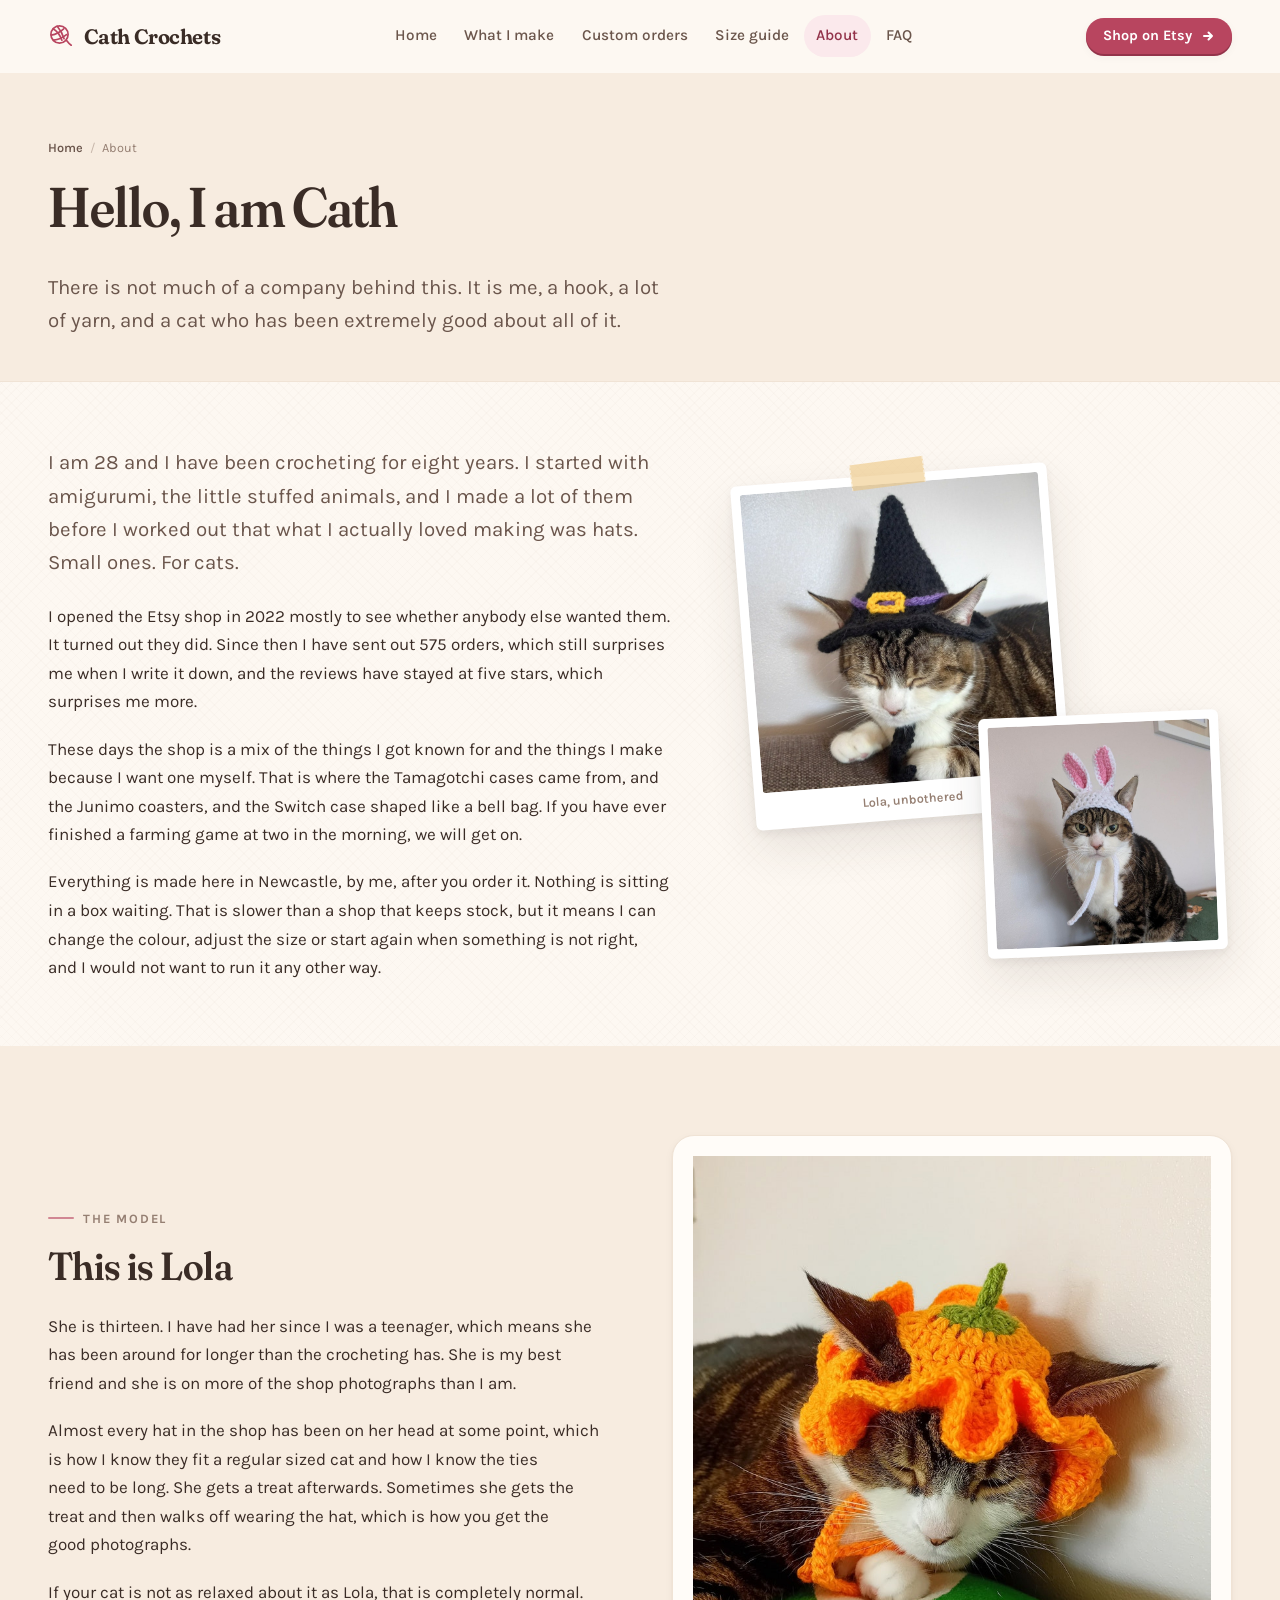
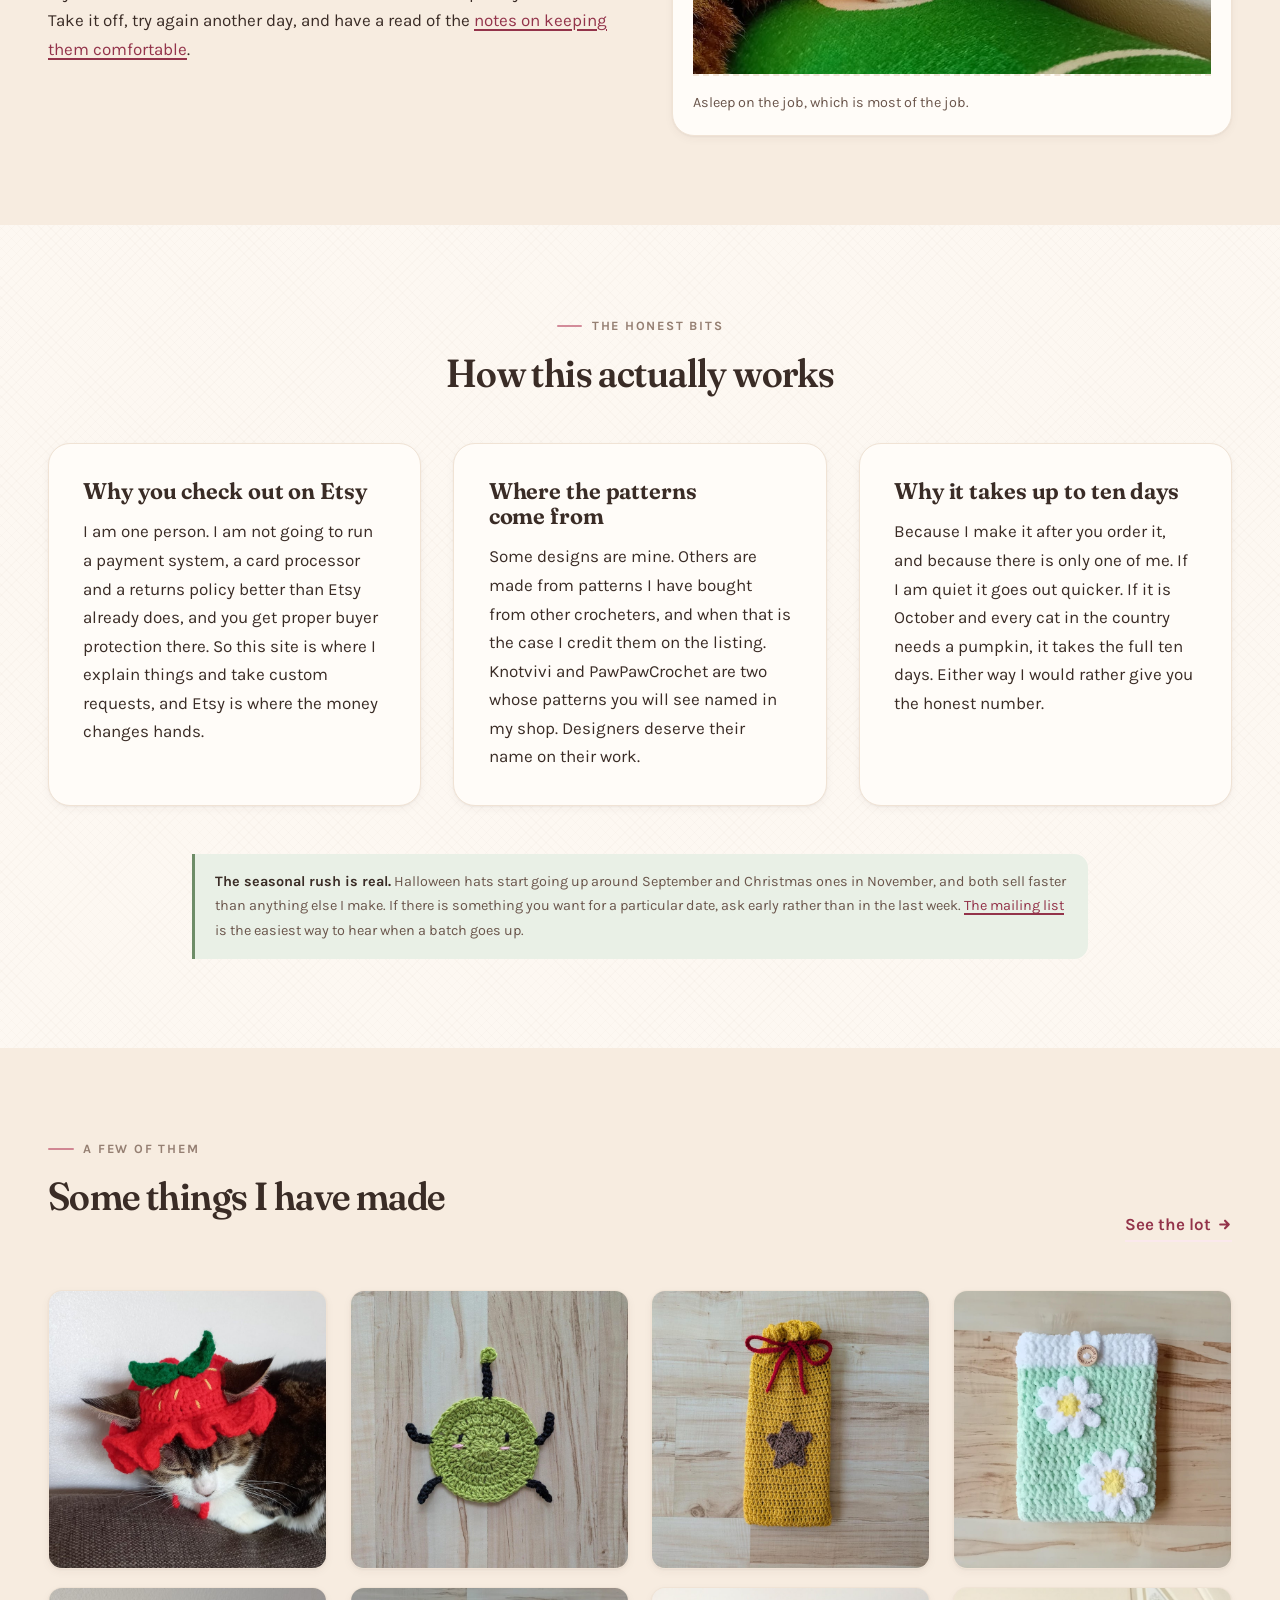
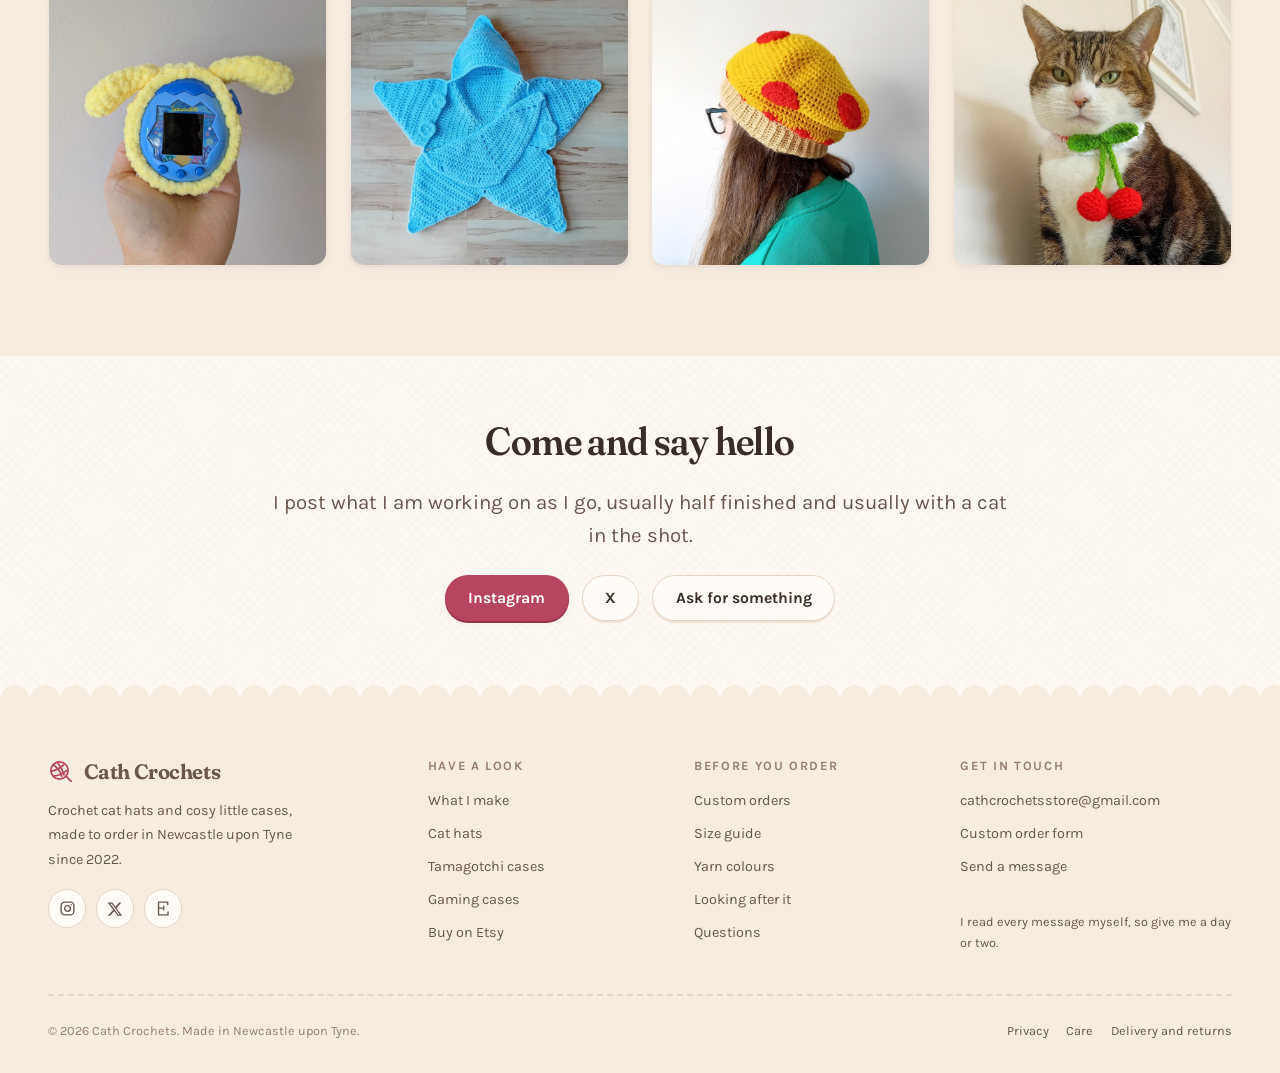
==== commit b4d0f2d3: "Fix panel and card alignment on the size guide The diagram cards were carrying the browser default f" ====
--- a/about.html
+++ b/about.html
@@ -5,13 +5,13 @@
 <meta name="viewport" content="width=device-width, initial-scale=1">
 <title>About Cath and Lola | Cath Crochets</title>
 <meta name="description" content="Cath has been crocheting for eight years and selling from Newcastle upon Tyne since 2022. Lola, thirteen, does the modelling. Here is how the shop actually works.">
-<link rel="canonical" href="https://cathcrochets.co.uk/about.html">
+<link rel="canonical" href="https://cathcrochets.github.io/Website/about.html">
 <meta property="og:type" content="profile">
 <meta property="og:site_name" content="Cath Crochets">
 <meta property="og:title" content="About Cath and Lola | Cath Crochets">
 <meta property="og:description" content="Eight years of crochet, three years of shop, one very patient cat.">
-<meta property="og:image" content="https://cathcrochets.co.uk/assets/img/products/witch-cat-hat.jpg">
-<meta property="og:url" content="https://cathcrochets.co.uk/about.html">
+<meta property="og:image" content="https://cathcrochets.github.io/Website/assets/img/products/witch-cat-hat.jpg">
+<meta property="og:url" content="https://cathcrochets.github.io/Website/about.html">
 <meta name="twitter:card" content="summary_large_image">
 <meta name="theme-color" content="#fdf8f2">
 <link rel="icon" href="assets/img/favicon.svg" type="image/svg+xml">
@@ -95,7 +95,7 @@
   <!-- ================= Lola ================= -->
   <section class="section section--paper2">
     <div class="wrap split split--flip">
-      <figure class="diagram" style="margin:0">
+      <figure class="diagram">
         <img src="assets/img/products/pumpkin-cat-hat.jpg" width="794" height="794" alt="Lola the tabby cat asleep wearing an orange crochet pumpkin hat" loading="lazy" decoding="async">
         <figcaption>Asleep on the job, which is most of the job.</figcaption>
       </figure>
--- a/assets/css/style.css
+++ b/assets/css/style.css
@@ -1103,19 +1103,57 @@
    -------------------------------------------------------------------------- */
 
 .diagram {
+  /* figure carries a browser default margin of 1em 40px, which would make
+     every diagram narrower and lower than the panel sitting next to it */
+  margin: 0;
+  display: flex;
+  flex-direction: column;
   background: var(--card);
   border: 1px solid var(--line-soft);
   border-radius: var(--r-lg);
   padding: 1.25rem;
   box-shadow: var(--shadow-s);
 }
-.diagram svg { width: 100%; height: auto; }
+.diagram svg, .diagram img { width: 100%; height: auto; }
 .diagram figcaption {
   font-size: var(--fs-small);
   color: var(--ink-2);
   margin-top: .9rem;
   padding-top: .9rem;
   border-top: 2px dashed var(--line-soft);
+}
+/* when a diagram is stretched by its grid row, keep the caption on the floor */
+.diagram figcaption:last-child { margin-top: auto; }
+
+/* the yarn charts. Five cards, so a three column grid would leave a ragged
+   row. Flex with a fixed basis keeps every card the same width and centres
+   the two that are left over, which reads as deliberate rather than broken. */
+.colour-charts {
+  display: flex;
+  flex-wrap: wrap;
+  justify-content: center;
+  gap: 1rem;
+}
+.colour-charts .diagram {
+  flex: 0 1 calc((100% - 2rem) / 3);
+  min-width: 14rem;
+  padding: .8rem;
+}
+.colour-charts figcaption {
+  font-size: var(--fs-small);
+  font-weight: 650;
+  text-align: center;
+  margin-top: .8rem;
+  padding-top: .8rem;
+}
+/* one up on a phone, two up on a tablet, three up once there is room.
+   Fixed bases rather than flex-grow, so every card stays the same width
+   no matter how many end up on the last row. */
+@media (max-width: 30rem) {
+  .colour-charts .diagram { flex-basis: 100%; min-width: 0; }
+}
+@media (min-width: 30.0625rem) and (max-width: 56rem) {
+  .colour-charts .diagram { flex-basis: calc((100% - 1rem) / 2); min-width: 0; }
 }
 
 /* --------------------------------------------------------------------------
